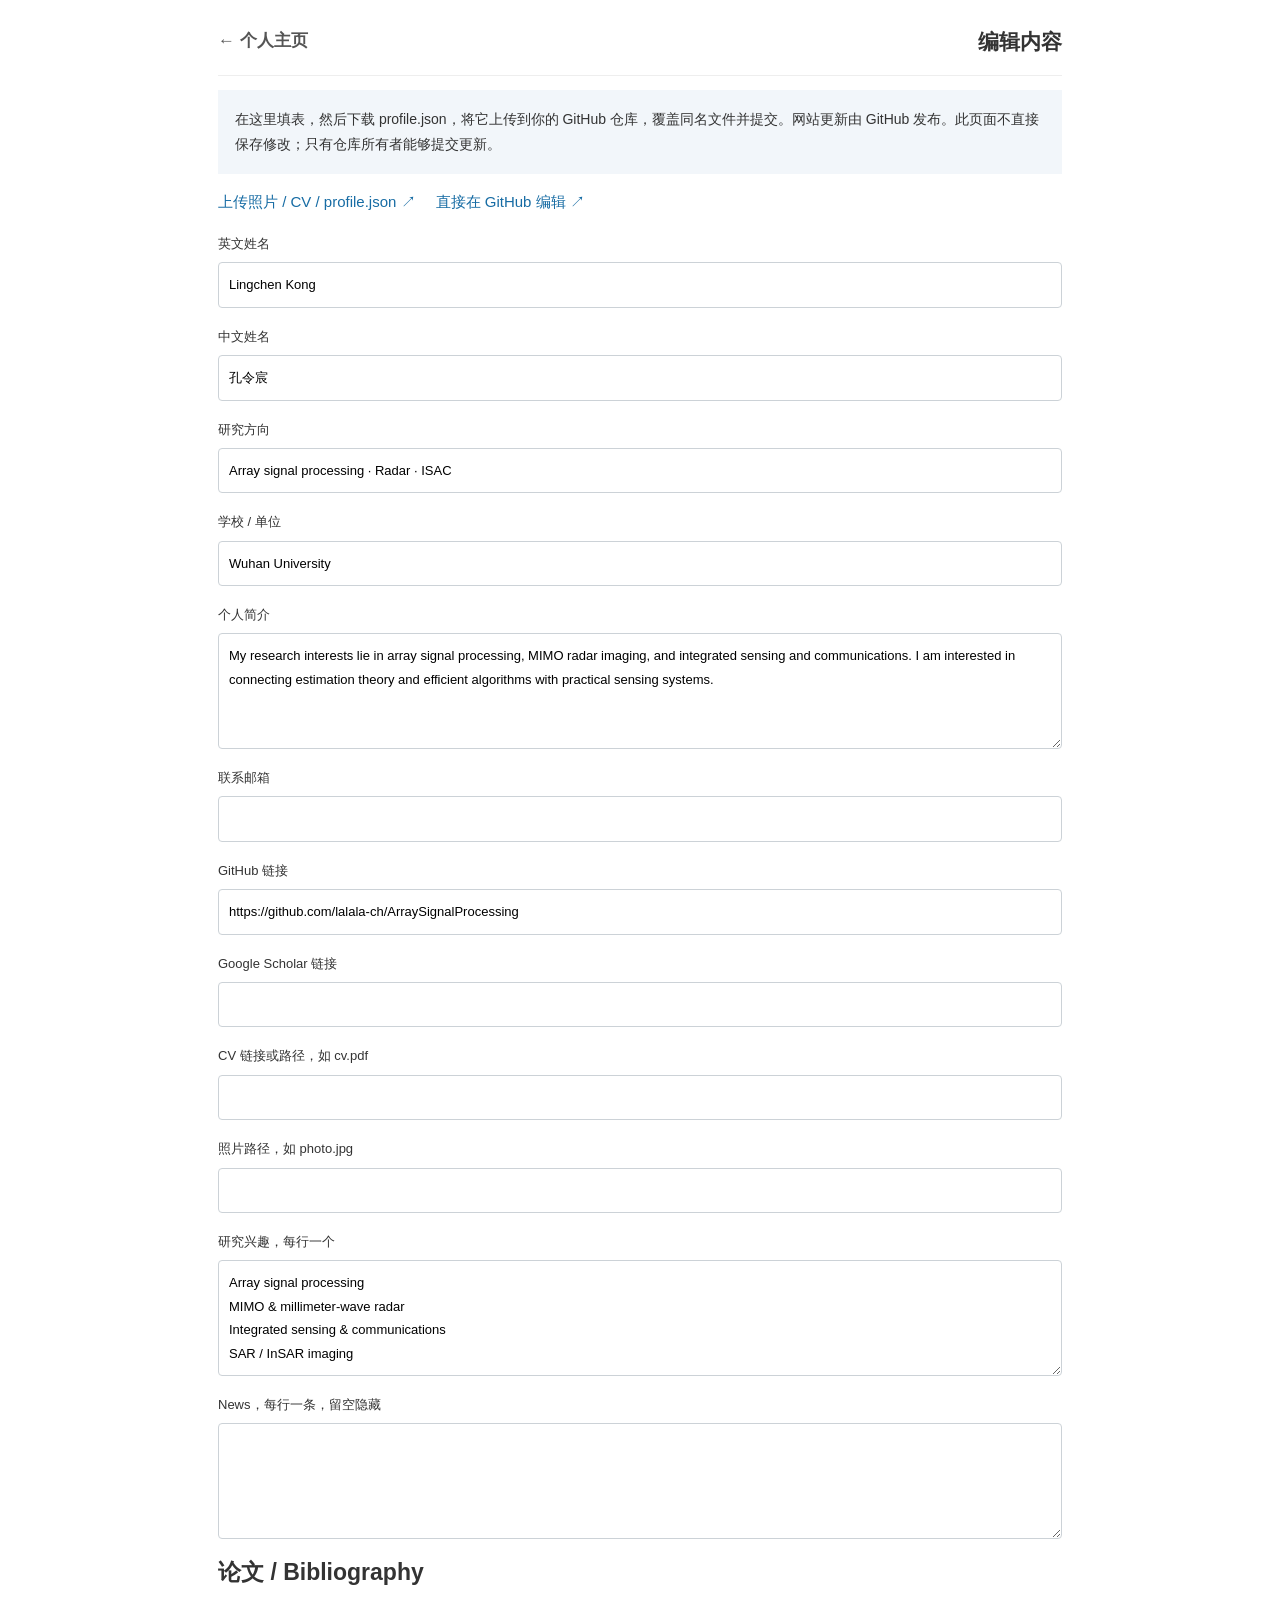
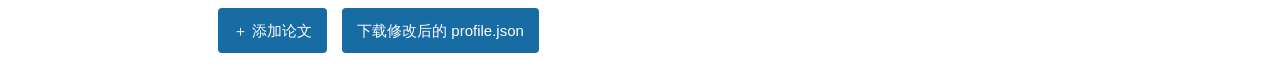
==== edit.html @ 7eec14de "Add academic homepage and self-service content editor" ====
<!doctype html><html lang="zh-CN"><head><meta charset="utf-8"><meta name="viewport" content="width=device-width,initial-scale=1"><title>编辑主页</title><link rel="stylesheet" href="style.css"></head><body><main><header><a href="index.html">← 个人主页</a><h1 style="font-size:21px;margin:0">编辑内容</h1></header><p class="note">在这里填表，然后下载 profile.json，将它上传到你的 GitHub 仓库，覆盖同名文件并提交。网站更新由 GitHub 发布。此页面不直接保存修改；只有仓库所有者能够提交更新。</p><div class="files"><a href="https://github.com/lalala-ch/LingchenKong.github.io/upload/main" target="_blank" rel="noreferrer">上传照片 / CV / profile.json ↗</a><a href="https://github.com/lalala-ch/LingchenKong.github.io/edit/main/profile.json" target="_blank" rel="noreferrer">直接在 GitHub 编辑 ↗</a></div><div id="form"></div><h2>论文 / Bibliography</h2><div id="papers"></div><div class="tools"><button id="add">＋ 添加论文</button><button id="download">下载修改后的 profile.json</button></div><p id="status" role="status"></p></main><script src="editor.js"></script></body></html>
---- style.css ----
*{box-sizing:border-box}body{margin:0;font:15px/1.8 Arial,Helvetica,sans-serif;color:#333;background:#fff}main{max-width:900px;margin:auto;padding:0 28px}a{color:#176ca4;text-decoration:none}a:hover{text-decoration:underline}header{display:flex;justify-content:space-between;align-items:center;gap:20px;padding:26px 0 18px;border-bottom:1px solid #eee}header>a{font-size:17px;color:#555;font-weight:600}nav{display:flex;gap:22px;font-size:13px}.hero{display:grid;grid-template-columns:180px 1fr;gap:36px;align-items:center;padding:40px 0 32px}.photo img{width:180px;height:205px;object-fit:cover}.placeholder{width:180px;height:205px;background:#f1f3f5;display:flex;align-items:center;justify-content:center;font:55px Georgia,serif;color:#80909b}h1{font-size:30px;line-height:1.4;font-weight:600;margin:0 0 17px}h1 span{font-size:21px;font-weight:400}.hero p{margin:5px 0}.links{margin-top:18px;font-size:14px}.links span{margin:0 8px;color:#aaa}section:not(.hero){border-top:1px solid #ddd;padding:24px 0 28px}h2{font-size:23px;line-height:1.4;margin:0 0 16px;font-weight:600}.bio{white-space:pre-line}ul{padding-left:23px;margin:0}li{margin:6px 0}.papers li{margin:0 0 25px}.papers strong{font-size:16px;color:#176ca4}.papers div{font-size:14px}.venue{color:#555}summary{font-size:12px;color:#176ca4;cursor:pointer;margin-top:5px}pre{white-space:pre-wrap;overflow-wrap:anywhere;font:12px/1.6 monospace;background:#f5f6f7;padding:15px}.muted{color:#777}footer{display:flex;justify-content:space-between;border-top:1px solid #ddd;padding:20px 0 28px;font-size:11px;color:#999}footer a{color:#999}button,input,textarea{font:inherit}button{padding:9px 15px;background:#176ca4;color:white;border:0;border-radius:4px;cursor:pointer}.field{display:block;margin:17px 0;font-size:13px}.field input,.field textarea{display:block;width:100%;padding:10px;margin-top:7px;border:1px solid #ccd2d7;border-radius:4px}.note{padding:17px;background:#f2f6fa;font-size:14px}.tools{display:flex;gap:15px;flex-wrap:wrap;margin:20px 0}.paperedit{border:1px solid #ddd;padding:18px;margin:20px 0}.paperedit button{font-size:12px;background:#777}.files a{display:inline-block;margin-right:20px}a:focus-visible,button:focus-visible{outline:2px solid #176ca4;outline-offset:3px}@media(max-width:650px){.hero{grid-template-columns:140px 1fr;gap:22px}.photo img,.placeholder{width:140px;height:175px}h1{font-size:24px}h1 span{display:block;font-size:18px}.links{font-size:12px}header{flex-wrap:wrap}nav{font-size:12px}}@media(max-width:450px){.hero{grid-template-columns:1fr;gap:20px}main{padding:0 22px}h1 span{display:inline;font-size:18px}}
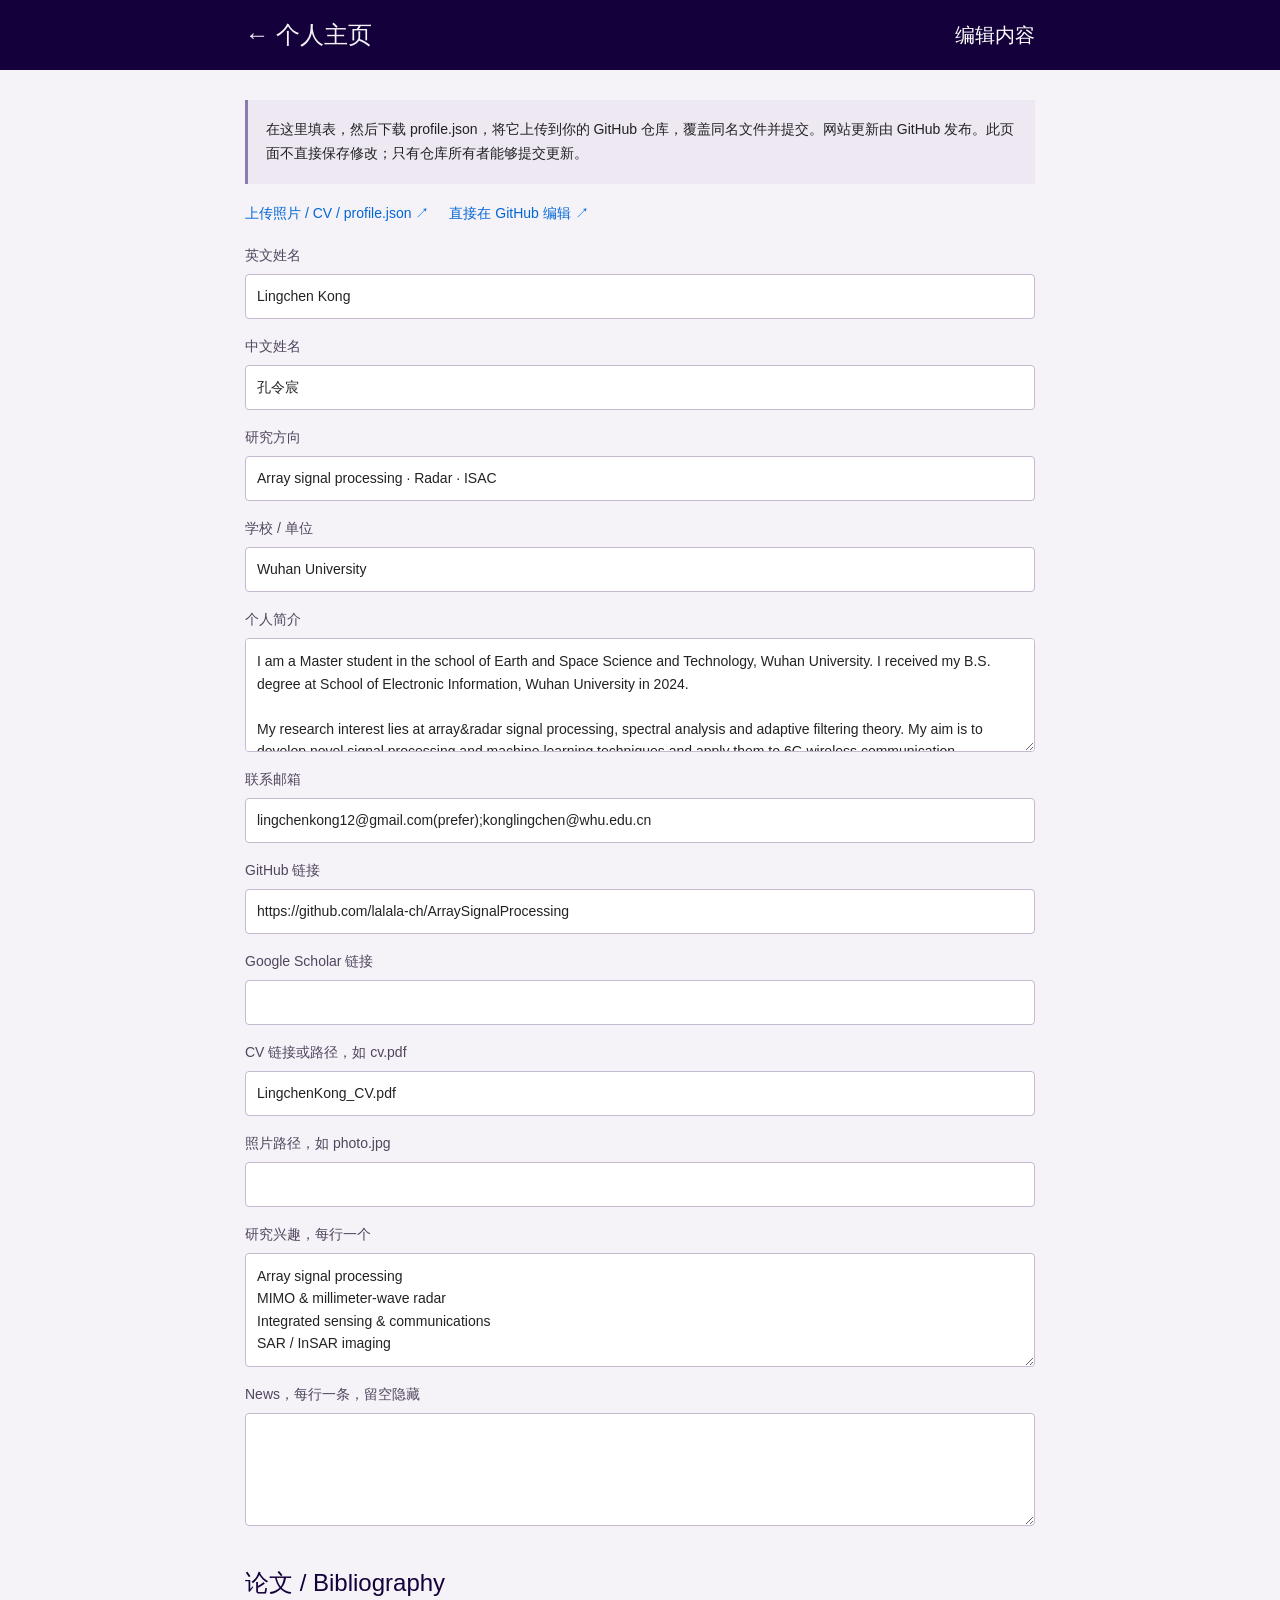
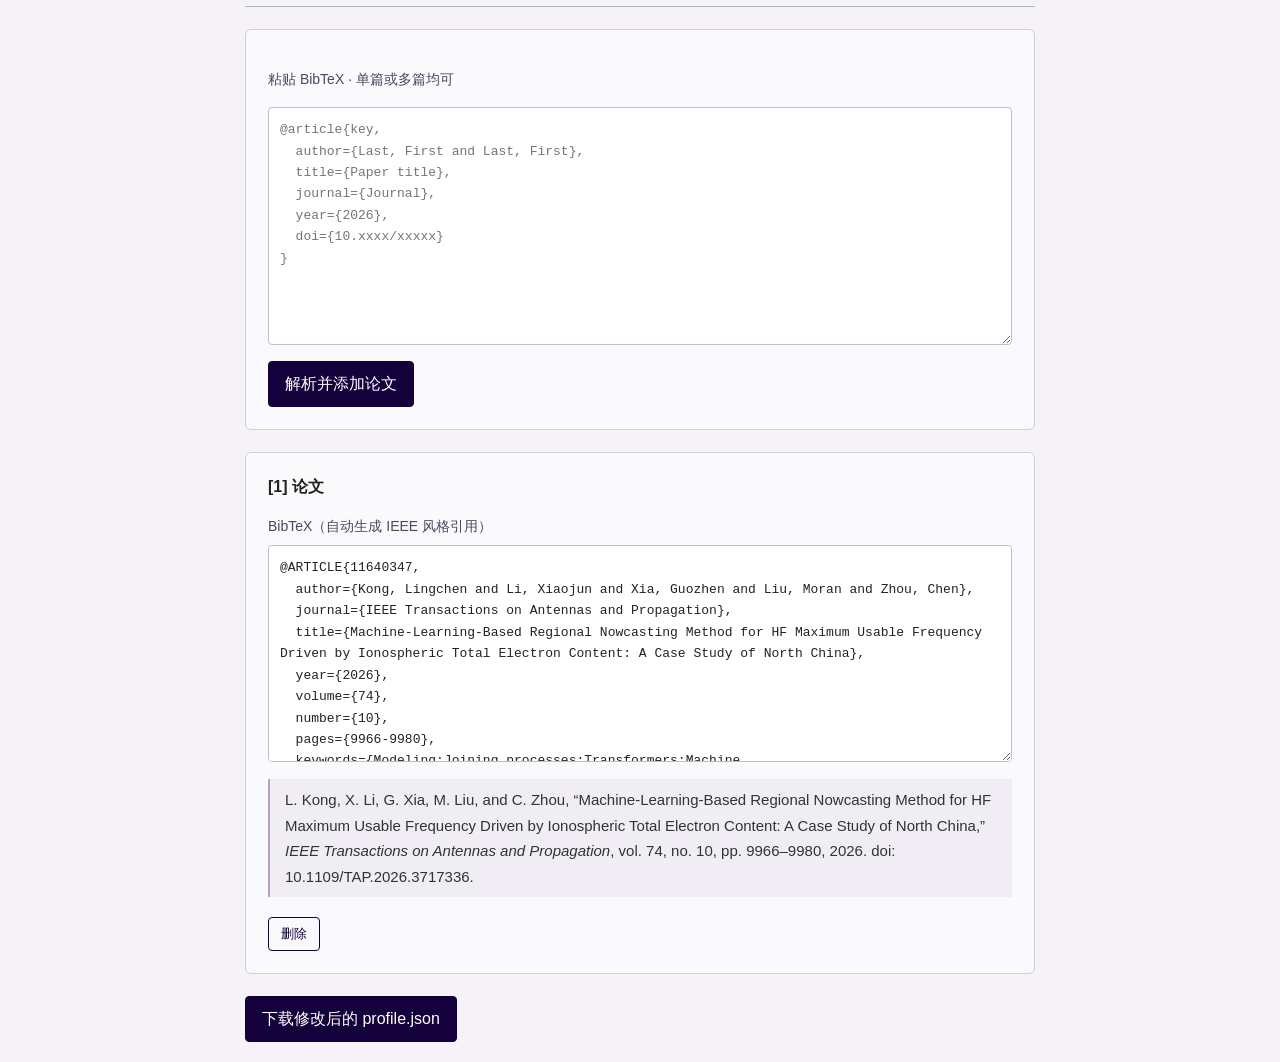
==== commit 15d9fdef: "Parse BibTeX into IEEE-style references and refine academic typography" ====
--- a/edit.html
+++ b/edit.html
@@ -1 +1,7 @@
-<!doctype html><html lang="zh-CN"><head><meta charset="utf-8"><meta name="viewport" content="width=device-width,initial-scale=1"><title>编辑主页</title><link rel="stylesheet" href="style.css"></head><body><main><header><a href="index.html">← 个人主页</a><h1 style="font-size:21px;margin:0">编辑内容</h1></header><p class="note">在这里填表，然后下载 profile.json，将它上传到你的 GitHub 仓库，覆盖同名文件并提交。网站更新由 GitHub 发布。此页面不直接保存修改；只有仓库所有者能够提交更新。</p><div class="files"><a href="https://github.com/lalala-ch/LingchenKong.github.io/upload/main" target="_blank" rel="noreferrer">上传照片 / CV / profile.json ↗</a><a href="https://github.com/lalala-ch/LingchenKong.github.io/edit/main/profile.json" target="_blank" rel="noreferrer">直接在 GitHub 编辑 ↗</a></div><div id="form"></div><h2>论文 / Bibliography</h2><div id="papers"></div><div class="tools"><button id="add">＋ 添加论文</button><button id="download">下载修改后的 profile.json</button></div><p id="status" role="status"></p></main><script src="editor.js"></script></body></html>
+<!doctype html><html lang="zh-CN"><head><meta charset="utf-8"><meta name="viewport" content="width=device-width,initial-scale=1"><title>编辑主页</title><link rel="stylesheet" href="style.css?v=20261010"></head><body><main><header><a href="index.html">← 个人主页</a><h1 style="font-size:21px;margin:0">编辑内容</h1></header><p class="note">在这里填表，然后下载 profile.json，将它上传到你的 GitHub 仓库，覆盖同名文件并提交。网站更新由 GitHub 发布。此页面不直接保存修改；只有仓库所有者能够提交更新。</p><div class="files"><a href="https://github.com/lalala-ch/LingchenKong.github.io/upload/main" target="_blank" rel="noreferrer">上传照片 / CV / profile.json ↗</a><a href="https://github.com/lalala-ch/LingchenKong.github.io/edit/main/profile.json" target="_blank" rel="noreferrer">直接在 GitHub 编辑 ↗</a></div><div id="form"></div><h2>论文 / Bibliography</h2><div class="importbox"><label class="field" for="bibtex-input">粘贴 BibTeX · 单篇或多篇均可</label><textarea id="bibtex-input" rows="10" spellcheck="false" placeholder="@article{key,
+  author={Last, First and Last, First},
+  title={Paper title},
+  journal={Journal},
+  year={2026},
+  doi={10.xxxx/xxxxx}
+}"></textarea><p id="import-status" role="status"></p><div id="import-preview" class="citationPreview"></div><button id="add">解析并添加论文</button></div><div id="papers"></div><div class="tools"><button id="download">下载修改后的 profile.json</button></div><p id="status" role="status"></p></main><script src="bibtex.js?v=20261010"></script><script src="editor.js?v=20261010"></script></body></html>
--- a/style.css
+++ b/style.css
@@ -1 +1 @@
-*{box-sizing:border-box}body{margin:0;font:15px/1.8 Arial,Helvetica,sans-serif;color:#333;background:#fff}main{max-width:900px;margin:auto;padding:0 28px}a{color:#176ca4;text-decoration:none}a:hover{text-decoration:underline}header{display:flex;justify-content:space-between;align-items:center;gap:20px;padding:26px 0 18px;border-bottom:1px solid #eee}header>a{font-size:17px;color:#555;font-weight:600}nav{display:flex;gap:22px;font-size:13px}.hero{display:grid;grid-template-columns:180px 1fr;gap:36px;align-items:center;padding:40px 0 32px}.photo img{width:180px;height:205px;object-fit:cover}.placeholder{width:180px;height:205px;background:#f1f3f5;display:flex;align-items:center;justify-content:center;font:55px Georgia,serif;color:#80909b}h1{font-size:30px;line-height:1.4;font-weight:600;margin:0 0 17px}h1 span{font-size:21px;font-weight:400}.hero p{margin:5px 0}.links{margin-top:18px;font-size:14px}.links span{margin:0 8px;color:#aaa}section:not(.hero){border-top:1px solid #ddd;padding:24px 0 28px}h2{font-size:23px;line-height:1.4;margin:0 0 16px;font-weight:600}.bio{white-space:pre-line}ul{padding-left:23px;margin:0}li{margin:6px 0}.papers li{margin:0 0 25px}.papers strong{font-size:16px;color:#176ca4}.papers div{font-size:14px}.venue{color:#555}summary{font-size:12px;color:#176ca4;cursor:pointer;margin-top:5px}pre{white-space:pre-wrap;overflow-wrap:anywhere;font:12px/1.6 monospace;background:#f5f6f7;padding:15px}.muted{color:#777}footer{display:flex;justify-content:space-between;border-top:1px solid #ddd;padding:20px 0 28px;font-size:11px;color:#999}footer a{color:#999}button,input,textarea{font:inherit}button{padding:9px 15px;background:#176ca4;color:white;border:0;border-radius:4px;cursor:pointer}.field{display:block;margin:17px 0;font-size:13px}.field input,.field textarea{display:block;width:100%;padding:10px;margin-top:7px;border:1px solid #ccd2d7;border-radius:4px}.note{padding:17px;background:#f2f6fa;font-size:14px}.tools{display:flex;gap:15px;flex-wrap:wrap;margin:20px 0}.paperedit{border:1px solid #ddd;padding:18px;margin:20px 0}.paperedit button{font-size:12px;background:#777}.files a{display:inline-block;margin-right:20px}a:focus-visible,button:focus-visible{outline:2px solid #176ca4;outline-offset:3px}@media(max-width:650px){.hero{grid-template-columns:140px 1fr;gap:22px}.photo img,.placeholder{width:140px;height:175px}h1{font-size:24px}h1 span{display:block;font-size:18px}.links{font-size:12px}header{flex-wrap:wrap}nav{font-size:12px}}@media(max-width:450px){.hero{grid-template-columns:1fr;gap:20px}main{padding:0 22px}h1 span{display:inline;font-size:18px}}
+:root{--purple:#14003a;--link:#0366d6;--muted:#7a6993;--paper:#f5f3f7;--line:#b6b5bc}*{box-sizing:border-box}html{scroll-behavior:smooth;scroll-padding-top:90px}body{margin:0;font-family:-apple-system,BlinkMacSystemFont,"Segoe UI",Roboto,Oxygen,Ubuntu,Cantarell,"Fira Sans","Droid Sans","Helvetica Neue",Arial,sans-serif,"Apple Color Emoji","Segoe UI Emoji";font-size:16px;line-height:1.5;color:#222;background:var(--paper)}main{max-width:870px;margin:auto;padding:70px 40px 0}a{color:var(--link);text-decoration:none}a:hover{color:var(--purple);text-decoration:underline}header{height:70px;position:absolute;left:0;top:0;width:100%;display:flex;align-items:center;justify-content:space-between;gap:28px;padding:0 max(30px,calc((100vw - 790px)/2));background:var(--purple);color:white}header>a{font-size:24px;color:var(--paper);font-weight:500;white-space:nowrap}header>a:hover{color:white}nav{display:flex;gap:23px;font-size:14px}nav a{color:#e2dbea}nav a:hover{color:white}.hero{display:grid;grid-template-columns:177px minmax(0,1fr);gap:28px;align-items:start;padding:38px 0 24px}.photo img{width:177px;height:240px;object-fit:cover;border-radius:10px}.placeholder{width:177px;height:240px;border-radius:10px;background:#eae4ef;display:flex;align-items:center;justify-content:center;font-size:49px;color:#7a6993}h1{font-size:32px;line-height:1.25;font-weight:500;color:var(--purple);margin:7px 0 16px}h1 span{font-size:21px;white-space:nowrap}.hero p{margin:0 0 10px}.links{margin-top:20px;font-size:15px}.links span{margin:0 8px;color:#b6b5bc}section:not(.hero){padding:0 0 23px}h2{font-size:24px;line-height:1.25;font-weight:500;color:var(--purple);padding:12px 0 8px;margin:0 0 17px;border-bottom:1.5px solid var(--line)}.bio{white-space:pre-line;line-height:1.6;margin:0;text-align:justify}ul{padding-left:23px;margin:0;list-style-type:square}li{margin:6px 0}.papers{list-style:none;padding:0;margin:0}.papers li{display:grid;grid-template-columns:34px minmax(0,1fr);gap:6px;margin:0 0 22px;line-height:1.65}.refNumber{color:var(--purple);font-size:15px}.reference{overflow-wrap:anywhere}.reference a{color:#0366d6}.reference em{font-style:italic}.reference details{margin-top:8px}summary{display:inline-block;cursor:pointer;color:var(--purple);border:1px solid var(--purple);border-radius:3px;font:inherit;font-size:13px;padding:1px 7px}summary:hover{background:var(--purple);color:white}pre{white-space:pre-wrap;overflow-wrap:anywhere;font:12px/1.6 SFMono-Regular,Consolas,"Liberation Mono",Menlo,monospace;background:#eee8f3;border:1px solid #d8d1e0;border-radius:5px;padding:14px;margin-top:9px}.muted{color:#747079}footer{display:flex;justify-content:space-between;gap:20px;padding:24px 0 35px;font-size:12px;color:#958b9e}footer a{color:#8b7cb0}button,input,textarea{font:inherit}button{padding:10px 16px;background:var(--purple);color:white;border:1px solid var(--purple);border-radius:4px;cursor:pointer}.secondary{background:transparent;color:var(--purple);font-size:13px;padding:6px 12px}.field{display:block;margin:17px 0;font-size:14px;color:#51455f}.field input,.field textarea,.importbox>textarea{display:block;width:100%;padding:11px;margin-top:8px;border:1px solid #c5bacf;border-radius:4px;background:#fff;color:#222}.field textarea{line-height:1.6}.paperedit textarea,.importbox>textarea{font:13px/1.65 SFMono-Regular,Consolas,"Liberation Mono",Menlo,monospace;resize:vertical;min-height:150px}.note{padding:18px;background:#eee8f3;border-left:3px solid #8b7cb0;font-size:14px;line-height:1.7;margin-top:30px}.tools,.paperTools{display:flex;gap:12px;flex-wrap:wrap;margin:20px 0}.paperTools{margin-bottom:0}.paperedit,.importbox{border:1px solid #d5ccdf;border-radius:6px;background:#faf9fb;padding:22px;margin:22px 0}.citationPreview{color:#333;font-size:15px;line-height:1.7}.citationPreview:not(:empty){border-left:2px solid #b5a4c7;padding:8px 15px;background:#f1edf5}.citationPreview p{margin:8px 0}.hint{font-size:13px;color:#51455f}.error{font-size:13px;color:#a12a36}.files{font-size:14px;line-height:2.2}.files a{display:inline-block;margin-right:20px}a:focus-visible,button:focus-visible{outline:2px solid #8b7cb0;outline-offset:3px}textarea:focus,input:focus{outline:2px solid #b5a4c7;outline-offset:1px}body:has(#form) header h1{color:white;font-size:20px!important}body:has(#form) h2{margin-top:30px}@media(max-width:700px){main{padding:65px 22px 0}header{height:65px;padding:0 22px;gap:15px}header>a{font-size:20px}nav{gap:14px;font-size:12px}.hero{grid-template-columns:140px minmax(0,1fr);gap:23px;padding:27px 0}.photo img,.placeholder{width:140px;height:190px}h1{font-size:27px}h1 span{display:block;font-size:19px;margin-top:7px}.hero p,.links{font-size:14px}.bio{text-align:left;font-size:15px}h2{font-size:23px}.papers li{grid-template-columns:29px minmax(0,1fr);font-size:15px}.paperedit,.importbox{padding:17px}}@media(max-width:450px){header{flex-direction:column;justify-content:center;gap:5px;height:82px}header>a{font-size:20px}main{padding-top:82px}.hero{grid-template-columns:1fr;gap:20px}.photo{margin:auto}.photo img,.placeholder{width:177px;height:230px}h1,h1 span,.hero p,.links{text-align:center}h1 span{display:inline;margin-left:7px}.hero p{overflow-wrap:anywhere}.papers li{margin-bottom:25px}}
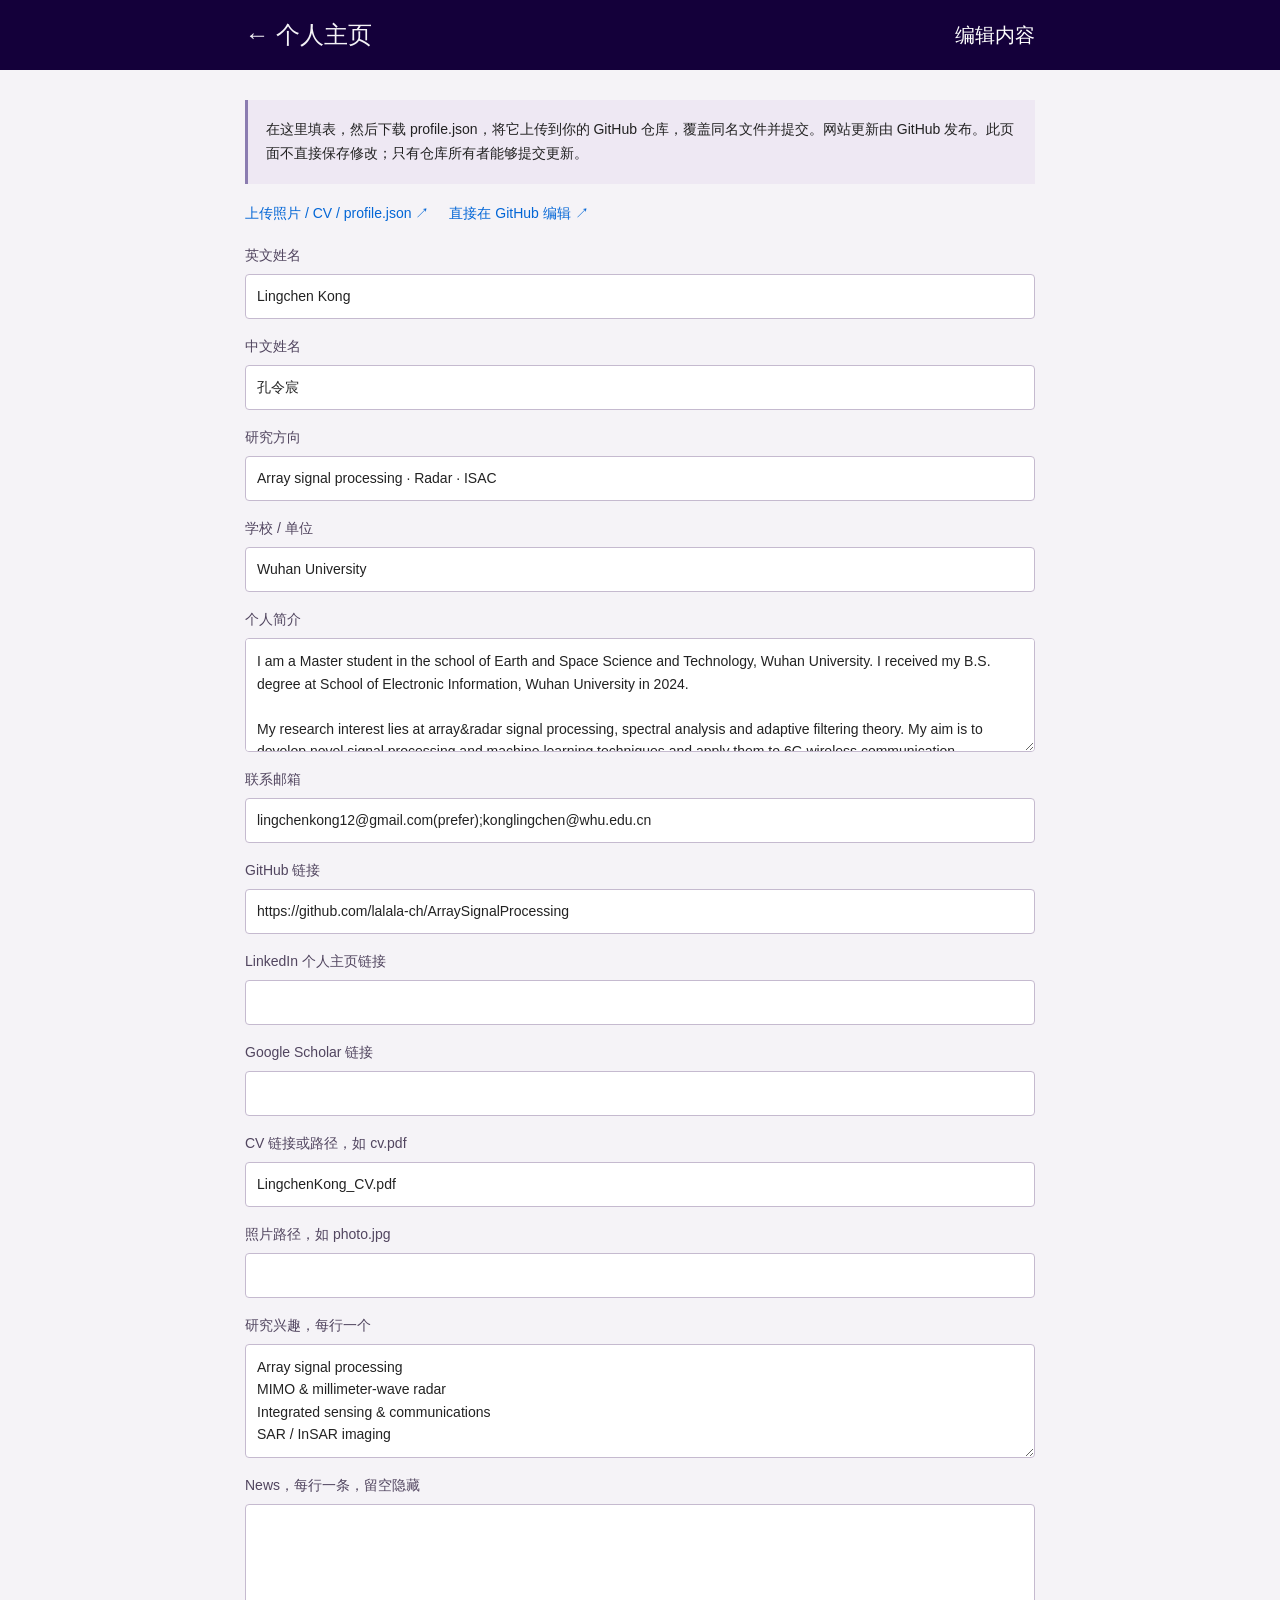
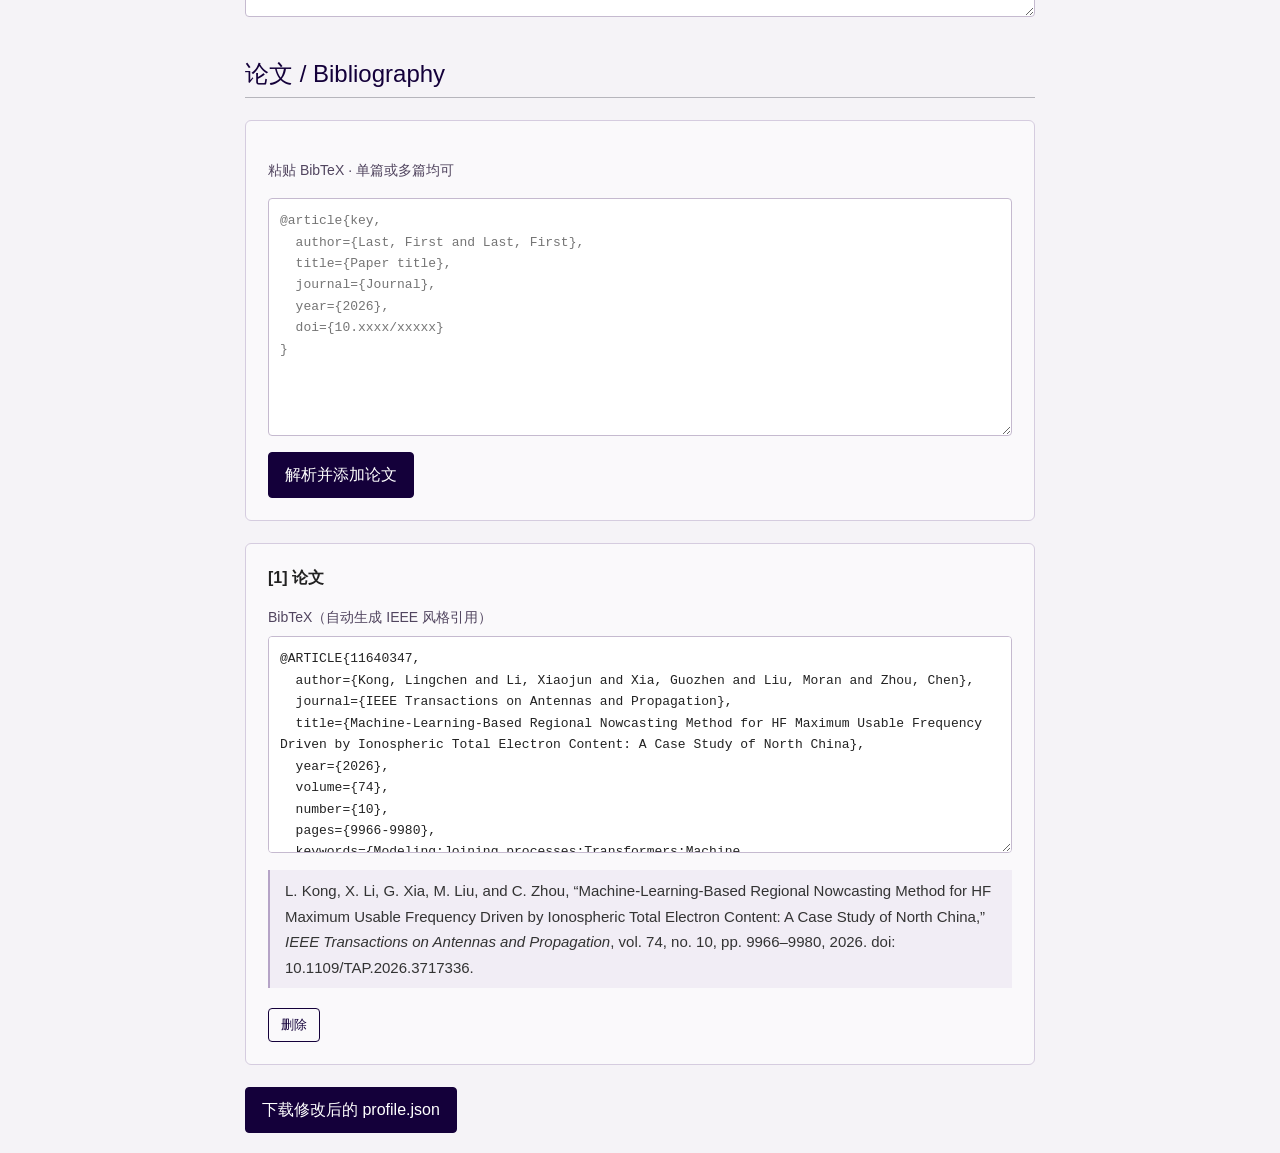
==== commit 5ffc52b4: "Use accessible profile icons and add editable LinkedIn URL" ====
--- a/edit.html
+++ b/edit.html
@@ -1,7 +1,7 @@
-<!doctype html><html lang="zh-CN"><head><meta charset="utf-8"><meta name="viewport" content="width=device-width,initial-scale=1"><title>编辑主页</title><link rel="stylesheet" href="style.css?v=20261010"></head><body><main><header><a href="index.html">← 个人主页</a><h1 style="font-size:21px;margin:0">编辑内容</h1></header><p class="note">在这里填表，然后下载 profile.json，将它上传到你的 GitHub 仓库，覆盖同名文件并提交。网站更新由 GitHub 发布。此页面不直接保存修改；只有仓库所有者能够提交更新。</p><div class="files"><a href="https://github.com/lalala-ch/LingchenKong.github.io/upload/main" target="_blank" rel="noreferrer">上传照片 / CV / profile.json ↗</a><a href="https://github.com/lalala-ch/LingchenKong.github.io/edit/main/profile.json" target="_blank" rel="noreferrer">直接在 GitHub 编辑 ↗</a></div><div id="form"></div><h2>论文 / Bibliography</h2><div class="importbox"><label class="field" for="bibtex-input">粘贴 BibTeX · 单篇或多篇均可</label><textarea id="bibtex-input" rows="10" spellcheck="false" placeholder="@article{key,
+<!doctype html><html lang="zh-CN"><head><meta charset="utf-8"><meta name="viewport" content="width=device-width,initial-scale=1"><title>编辑主页</title><link rel="stylesheet" href="style.css?v=20261010-icons"></head><body><main><header><a href="index.html">← 个人主页</a><h1 style="font-size:21px;margin:0">编辑内容</h1></header><p class="note">在这里填表，然后下载 profile.json，将它上传到你的 GitHub 仓库，覆盖同名文件并提交。网站更新由 GitHub 发布。此页面不直接保存修改；只有仓库所有者能够提交更新。</p><div class="files"><a href="https://github.com/lalala-ch/LingchenKong.github.io/upload/main" target="_blank" rel="noreferrer">上传照片 / CV / profile.json ↗</a><a href="https://github.com/lalala-ch/LingchenKong.github.io/edit/main/profile.json" target="_blank" rel="noreferrer">直接在 GitHub 编辑 ↗</a></div><div id="form"></div><h2>论文 / Bibliography</h2><div class="importbox"><label class="field" for="bibtex-input">粘贴 BibTeX · 单篇或多篇均可</label><textarea id="bibtex-input" rows="10" spellcheck="false" placeholder="@article{key,
   author={Last, First and Last, First},
   title={Paper title},
   journal={Journal},
   year={2026},
   doi={10.xxxx/xxxxx}
-}"></textarea><p id="import-status" role="status"></p><div id="import-preview" class="citationPreview"></div><button id="add">解析并添加论文</button></div><div id="papers"></div><div class="tools"><button id="download">下载修改后的 profile.json</button></div><p id="status" role="status"></p></main><script src="bibtex.js?v=20261010"></script><script src="editor.js?v=20261010"></script></body></html>
+}"></textarea><p id="import-status" role="status"></p><div id="import-preview" class="citationPreview"></div><button id="add">解析并添加论文</button></div><div id="papers"></div><div class="tools"><button id="download">下载修改后的 profile.json</button></div><p id="status" role="status"></p></main><script src="bibtex.js?v=20261010-icons"></script><script src="editor.js?v=20261010-icons"></script></body></html>
--- a/style.css
+++ b/style.css
@@ -1 +1,3 @@
 :root{--purple:#14003a;--link:#0366d6;--muted:#7a6993;--paper:#f5f3f7;--line:#b6b5bc}*{box-sizing:border-box}html{scroll-behavior:smooth;scroll-padding-top:90px}body{margin:0;font-family:-apple-system,BlinkMacSystemFont,"Segoe UI",Roboto,Oxygen,Ubuntu,Cantarell,"Fira Sans","Droid Sans","Helvetica Neue",Arial,sans-serif,"Apple Color Emoji","Segoe UI Emoji";font-size:16px;line-height:1.5;color:#222;background:var(--paper)}main{max-width:870px;margin:auto;padding:70px 40px 0}a{color:var(--link);text-decoration:none}a:hover{color:var(--purple);text-decoration:underline}header{height:70px;position:absolute;left:0;top:0;width:100%;display:flex;align-items:center;justify-content:space-between;gap:28px;padding:0 max(30px,calc((100vw - 790px)/2));background:var(--purple);color:white}header>a{font-size:24px;color:var(--paper);font-weight:500;white-space:nowrap}header>a:hover{color:white}nav{display:flex;gap:23px;font-size:14px}nav a{color:#e2dbea}nav a:hover{color:white}.hero{display:grid;grid-template-columns:177px minmax(0,1fr);gap:28px;align-items:start;padding:38px 0 24px}.photo img{width:177px;height:240px;object-fit:cover;border-radius:10px}.placeholder{width:177px;height:240px;border-radius:10px;background:#eae4ef;display:flex;align-items:center;justify-content:center;font-size:49px;color:#7a6993}h1{font-size:32px;line-height:1.25;font-weight:500;color:var(--purple);margin:7px 0 16px}h1 span{font-size:21px;white-space:nowrap}.hero p{margin:0 0 10px}.links{margin-top:20px;font-size:15px}.links span{margin:0 8px;color:#b6b5bc}section:not(.hero){padding:0 0 23px}h2{font-size:24px;line-height:1.25;font-weight:500;color:var(--purple);padding:12px 0 8px;margin:0 0 17px;border-bottom:1.5px solid var(--line)}.bio{white-space:pre-line;line-height:1.6;margin:0;text-align:justify}ul{padding-left:23px;margin:0;list-style-type:square}li{margin:6px 0}.papers{list-style:none;padding:0;margin:0}.papers li{display:grid;grid-template-columns:34px minmax(0,1fr);gap:6px;margin:0 0 22px;line-height:1.65}.refNumber{color:var(--purple);font-size:15px}.reference{overflow-wrap:anywhere}.reference a{color:#0366d6}.reference em{font-style:italic}.reference details{margin-top:8px}summary{display:inline-block;cursor:pointer;color:var(--purple);border:1px solid var(--purple);border-radius:3px;font:inherit;font-size:13px;padding:1px 7px}summary:hover{background:var(--purple);color:white}pre{white-space:pre-wrap;overflow-wrap:anywhere;font:12px/1.6 SFMono-Regular,Consolas,"Liberation Mono",Menlo,monospace;background:#eee8f3;border:1px solid #d8d1e0;border-radius:5px;padding:14px;margin-top:9px}.muted{color:#747079}footer{display:flex;justify-content:space-between;gap:20px;padding:24px 0 35px;font-size:12px;color:#958b9e}footer a{color:#8b7cb0}button,input,textarea{font:inherit}button{padding:10px 16px;background:var(--purple);color:white;border:1px solid var(--purple);border-radius:4px;cursor:pointer}.secondary{background:transparent;color:var(--purple);font-size:13px;padding:6px 12px}.field{display:block;margin:17px 0;font-size:14px;color:#51455f}.field input,.field textarea,.importbox>textarea{display:block;width:100%;padding:11px;margin-top:8px;border:1px solid #c5bacf;border-radius:4px;background:#fff;color:#222}.field textarea{line-height:1.6}.paperedit textarea,.importbox>textarea{font:13px/1.65 SFMono-Regular,Consolas,"Liberation Mono",Menlo,monospace;resize:vertical;min-height:150px}.note{padding:18px;background:#eee8f3;border-left:3px solid #8b7cb0;font-size:14px;line-height:1.7;margin-top:30px}.tools,.paperTools{display:flex;gap:12px;flex-wrap:wrap;margin:20px 0}.paperTools{margin-bottom:0}.paperedit,.importbox{border:1px solid #d5ccdf;border-radius:6px;background:#faf9fb;padding:22px;margin:22px 0}.citationPreview{color:#333;font-size:15px;line-height:1.7}.citationPreview:not(:empty){border-left:2px solid #b5a4c7;padding:8px 15px;background:#f1edf5}.citationPreview p{margin:8px 0}.hint{font-size:13px;color:#51455f}.error{font-size:13px;color:#a12a36}.files{font-size:14px;line-height:2.2}.files a{display:inline-block;margin-right:20px}a:focus-visible,button:focus-visible{outline:2px solid #8b7cb0;outline-offset:3px}textarea:focus,input:focus{outline:2px solid #b5a4c7;outline-offset:1px}body:has(#form) header h1{color:white;font-size:20px!important}body:has(#form) h2{margin-top:30px}@media(max-width:700px){main{padding:65px 22px 0}header{height:65px;padding:0 22px;gap:15px}header>a{font-size:20px}nav{gap:14px;font-size:12px}.hero{grid-template-columns:140px minmax(0,1fr);gap:23px;padding:27px 0}.photo img,.placeholder{width:140px;height:190px}h1{font-size:27px}h1 span{display:block;font-size:19px;margin-top:7px}.hero p,.links{font-size:14px}.bio{text-align:left;font-size:15px}h2{font-size:23px}.papers li{grid-template-columns:29px minmax(0,1fr);font-size:15px}.paperedit,.importbox{padding:17px}}@media(max-width:450px){header{flex-direction:column;justify-content:center;gap:5px;height:82px}header>a{font-size:20px}main{padding-top:82px}.hero{grid-template-columns:1fr;gap:20px}.photo{margin:auto}.photo img,.placeholder{width:177px;height:230px}h1,h1 span,.hero p,.links{text-align:center}h1 span{display:inline;margin-left:7px}.hero p{overflow-wrap:anywhere}.papers li{margin-bottom:25px}}
+
+.social-links{display:flex;align-items:center;flex-wrap:wrap;gap:12px;margin-top:20px}.social-icon{display:inline-flex;width:42px;height:42px;align-items:center;justify-content:center;color:var(--purple);border-radius:6px;transition:color .15s,background .15s}.social-icon svg{width:30px;height:30px;display:block}.social-icon:hover{color:#7a6993;background:#eae3f1;text-decoration:none}.social-icon.linkedin:hover{color:#0a66c2}.social-icon.scholar:hover{color:#4285f4}@media(max-width:450px){.social-links{justify-content:center;gap:11px}}
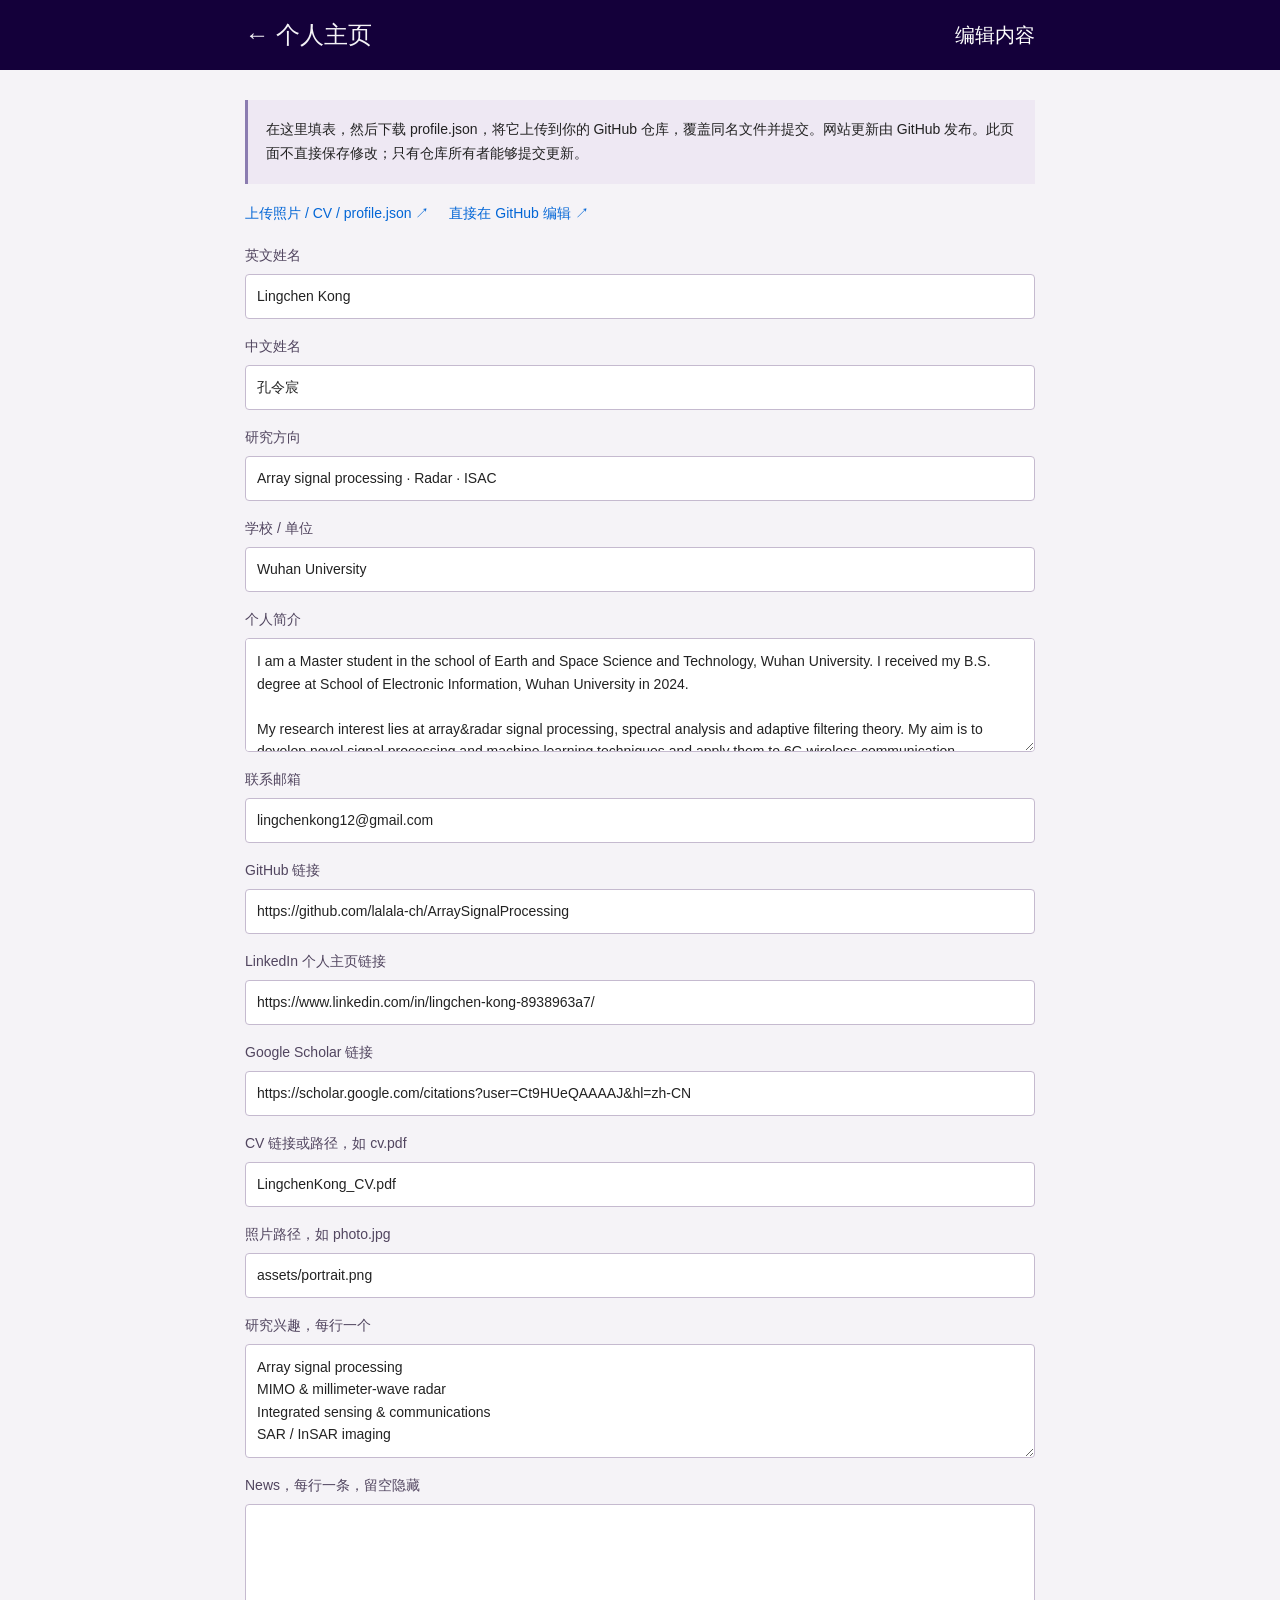
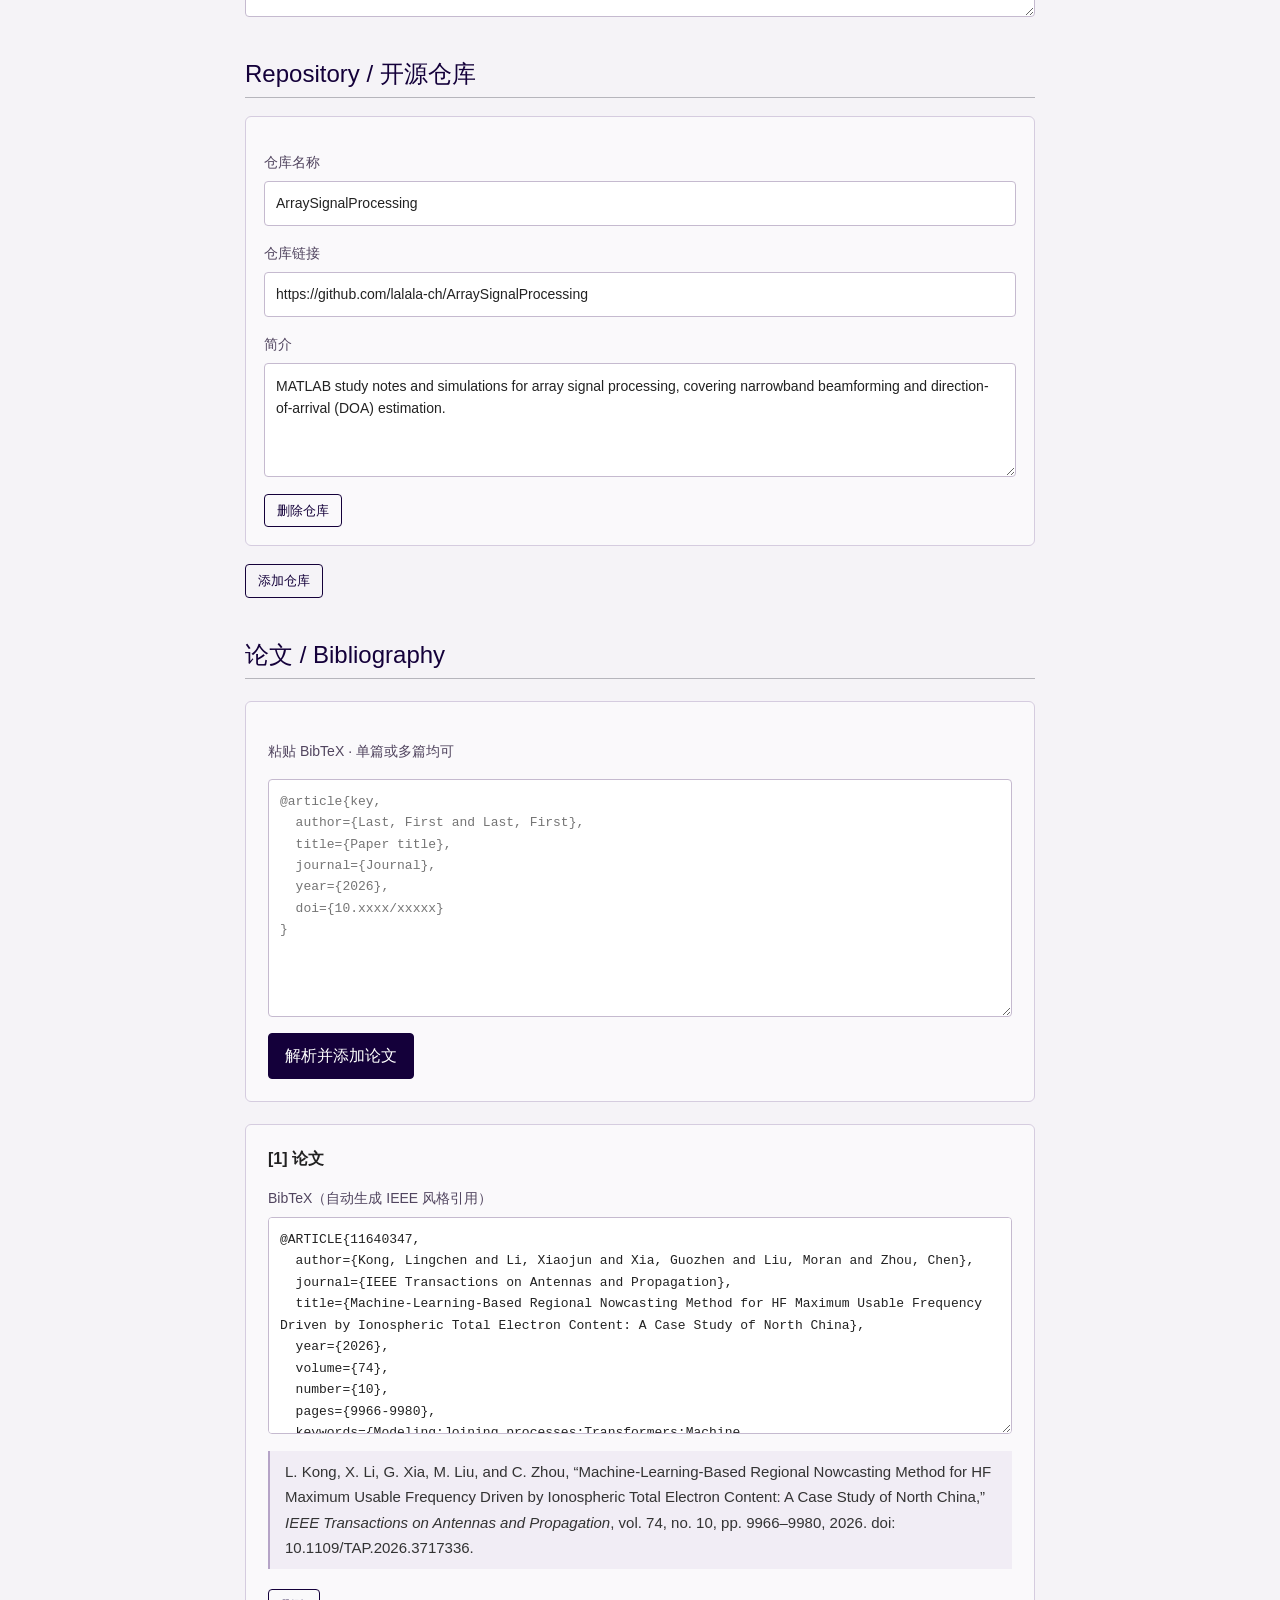
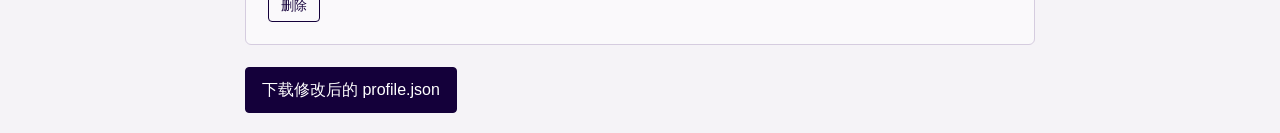
==== commit 35140dcf: "Add Repository section and connect academic profile links" ====
--- a/edit.html
+++ b/edit.html
@@ -1,7 +1,7 @@
-<!doctype html><html lang="zh-CN"><head><meta charset="utf-8"><meta name="viewport" content="width=device-width,initial-scale=1"><title>编辑主页</title><link rel="stylesheet" href="style.css?v=20261010-icons"></head><body><main><header><a href="index.html">← 个人主页</a><h1 style="font-size:21px;margin:0">编辑内容</h1></header><p class="note">在这里填表，然后下载 profile.json，将它上传到你的 GitHub 仓库，覆盖同名文件并提交。网站更新由 GitHub 发布。此页面不直接保存修改；只有仓库所有者能够提交更新。</p><div class="files"><a href="https://github.com/lalala-ch/LingchenKong.github.io/upload/main" target="_blank" rel="noreferrer">上传照片 / CV / profile.json ↗</a><a href="https://github.com/lalala-ch/LingchenKong.github.io/edit/main/profile.json" target="_blank" rel="noreferrer">直接在 GitHub 编辑 ↗</a></div><div id="form"></div><h2>论文 / Bibliography</h2><div class="importbox"><label class="field" for="bibtex-input">粘贴 BibTeX · 单篇或多篇均可</label><textarea id="bibtex-input" rows="10" spellcheck="false" placeholder="@article{key,
+<!doctype html><html lang="zh-CN"><head><meta charset="utf-8"><meta name="viewport" content="width=device-width,initial-scale=1"><title>编辑主页</title><link rel="stylesheet" href="style.css?v=20261010-repositories"></head><body><main><header><a href="index.html">← 个人主页</a><h1 style="font-size:21px;margin:0">编辑内容</h1></header><p class="note">在这里填表，然后下载 profile.json，将它上传到你的 GitHub 仓库，覆盖同名文件并提交。网站更新由 GitHub 发布。此页面不直接保存修改；只有仓库所有者能够提交更新。</p><div class="files"><a href="https://github.com/lalala-ch/LingchenKong.github.io/upload/main" target="_blank" rel="noreferrer">上传照片 / CV / profile.json ↗</a><a href="https://github.com/lalala-ch/LingchenKong.github.io/edit/main/profile.json" target="_blank" rel="noreferrer">直接在 GitHub 编辑 ↗</a></div><div id="form"></div><h2>Repository / 开源仓库</h2><div id="repositories"></div><button type="button" id="add-repository" class="secondary">添加仓库</button><h2>论文 / Bibliography</h2><div class="importbox"><label class="field" for="bibtex-input">粘贴 BibTeX · 单篇或多篇均可</label><textarea id="bibtex-input" rows="10" spellcheck="false" placeholder="@article{key,
   author={Last, First and Last, First},
   title={Paper title},
   journal={Journal},
   year={2026},
   doi={10.xxxx/xxxxx}
-}"></textarea><p id="import-status" role="status"></p><div id="import-preview" class="citationPreview"></div><button id="add">解析并添加论文</button></div><div id="papers"></div><div class="tools"><button id="download">下载修改后的 profile.json</button></div><p id="status" role="status"></p></main><script src="bibtex.js?v=20261010-icons"></script><script src="editor.js?v=20261010-icons"></script></body></html>
+}"></textarea><p id="import-status" role="status"></p><div id="import-preview" class="citationPreview"></div><button id="add">解析并添加论文</button></div><div id="papers"></div><div class="tools"><button id="download">下载修改后的 profile.json</button></div><p id="status" role="status"></p></main><script src="bibtex.js?v=20261010-icons"></script><script src="editor.js?v=20261010-repositories"></script></body></html>
--- a/style.css
+++ b/style.css
@@ -1,3 +1,7 @@
-:root{--purple:#14003a;--link:#0366d6;--muted:#7a6993;--paper:#f5f3f7;--line:#b6b5bc}*{box-sizing:border-box}html{scroll-behavior:smooth;scroll-padding-top:90px}body{margin:0;font-family:-apple-system,BlinkMacSystemFont,"Segoe UI",Roboto,Oxygen,Ubuntu,Cantarell,"Fira Sans","Droid Sans","Helvetica Neue",Arial,sans-serif,"Apple Color Emoji","Segoe UI Emoji";font-size:16px;line-height:1.5;color:#222;background:var(--paper)}main{max-width:870px;margin:auto;padding:70px 40px 0}a{color:var(--link);text-decoration:none}a:hover{color:var(--purple);text-decoration:underline}header{height:70px;position:absolute;left:0;top:0;width:100%;display:flex;align-items:center;justify-content:space-between;gap:28px;padding:0 max(30px,calc((100vw - 790px)/2));background:var(--purple);color:white}header>a{font-size:24px;color:var(--paper);font-weight:500;white-space:nowrap}header>a:hover{color:white}nav{display:flex;gap:23px;font-size:14px}nav a{color:#e2dbea}nav a:hover{color:white}.hero{display:grid;grid-template-columns:177px minmax(0,1fr);gap:28px;align-items:start;padding:38px 0 24px}.photo img{width:177px;height:240px;object-fit:cover;border-radius:10px}.placeholder{width:177px;height:240px;border-radius:10px;background:#eae4ef;display:flex;align-items:center;justify-content:center;font-size:49px;color:#7a6993}h1{font-size:32px;line-height:1.25;font-weight:500;color:var(--purple);margin:7px 0 16px}h1 span{font-size:21px;white-space:nowrap}.hero p{margin:0 0 10px}.links{margin-top:20px;font-size:15px}.links span{margin:0 8px;color:#b6b5bc}section:not(.hero){padding:0 0 23px}h2{font-size:24px;line-height:1.25;font-weight:500;color:var(--purple);padding:12px 0 8px;margin:0 0 17px;border-bottom:1.5px solid var(--line)}.bio{white-space:pre-line;line-height:1.6;margin:0;text-align:justify}ul{padding-left:23px;margin:0;list-style-type:square}li{margin:6px 0}.papers{list-style:none;padding:0;margin:0}.papers li{display:grid;grid-template-columns:34px minmax(0,1fr);gap:6px;margin:0 0 22px;line-height:1.65}.refNumber{color:var(--purple);font-size:15px}.reference{overflow-wrap:anywhere}.reference a{color:#0366d6}.reference em{font-style:italic}.reference details{margin-top:8px}summary{display:inline-block;cursor:pointer;color:var(--purple);border:1px solid var(--purple);border-radius:3px;font:inherit;font-size:13px;padding:1px 7px}summary:hover{background:var(--purple);color:white}pre{white-space:pre-wrap;overflow-wrap:anywhere;font:12px/1.6 SFMono-Regular,Consolas,"Liberation Mono",Menlo,monospace;background:#eee8f3;border:1px solid #d8d1e0;border-radius:5px;padding:14px;margin-top:9px}.muted{color:#747079}footer{display:flex;justify-content:space-between;gap:20px;padding:24px 0 35px;font-size:12px;color:#958b9e}footer a{color:#8b7cb0}button,input,textarea{font:inherit}button{padding:10px 16px;background:var(--purple);color:white;border:1px solid var(--purple);border-radius:4px;cursor:pointer}.secondary{background:transparent;color:var(--purple);font-size:13px;padding:6px 12px}.field{display:block;margin:17px 0;font-size:14px;color:#51455f}.field input,.field textarea,.importbox>textarea{display:block;width:100%;padding:11px;margin-top:8px;border:1px solid #c5bacf;border-radius:4px;background:#fff;color:#222}.field textarea{line-height:1.6}.paperedit textarea,.importbox>textarea{font:13px/1.65 SFMono-Regular,Consolas,"Liberation Mono",Menlo,monospace;resize:vertical;min-height:150px}.note{padding:18px;background:#eee8f3;border-left:3px solid #8b7cb0;font-size:14px;line-height:1.7;margin-top:30px}.tools,.paperTools{display:flex;gap:12px;flex-wrap:wrap;margin:20px 0}.paperTools{margin-bottom:0}.paperedit,.importbox{border:1px solid #d5ccdf;border-radius:6px;background:#faf9fb;padding:22px;margin:22px 0}.citationPreview{color:#333;font-size:15px;line-height:1.7}.citationPreview:not(:empty){border-left:2px solid #b5a4c7;padding:8px 15px;background:#f1edf5}.citationPreview p{margin:8px 0}.hint{font-size:13px;color:#51455f}.error{font-size:13px;color:#a12a36}.files{font-size:14px;line-height:2.2}.files a{display:inline-block;margin-right:20px}a:focus-visible,button:focus-visible{outline:2px solid #8b7cb0;outline-offset:3px}textarea:focus,input:focus{outline:2px solid #b5a4c7;outline-offset:1px}body:has(#form) header h1{color:white;font-size:20px!important}body:has(#form) h2{margin-top:30px}@media(max-width:700px){main{padding:65px 22px 0}header{height:65px;padding:0 22px;gap:15px}header>a{font-size:20px}nav{gap:14px;font-size:12px}.hero{grid-template-columns:140px minmax(0,1fr);gap:23px;padding:27px 0}.photo img,.placeholder{width:140px;height:190px}h1{font-size:27px}h1 span{display:block;font-size:19px;margin-top:7px}.hero p,.links{font-size:14px}.bio{text-align:left;font-size:15px}h2{font-size:23px}.papers li{grid-template-columns:29px minmax(0,1fr);font-size:15px}.paperedit,.importbox{padding:17px}}@media(max-width:450px){header{flex-direction:column;justify-content:center;gap:5px;height:82px}header>a{font-size:20px}main{padding-top:82px}.hero{grid-template-columns:1fr;gap:20px}.photo{margin:auto}.photo img,.placeholder{width:177px;height:230px}h1,h1 span,.hero p,.links{text-align:center}h1 span{display:inline;margin-left:7px}.hero p{overflow-wrap:anywhere}.papers li{margin-bottom:25px}}
+:root{--purple:#14003a;--link:#0366d6;--muted:#7a6993;--paper:#f5f3f7;--line:#b6b5bc}*{box-sizing:border-box}html{scroll-behavior:smooth;scroll-padding-top:90px}body{margin:0;font-family:-apple-system,BlinkMacSystemFont,"Segoe UI",Roboto,Oxygen,Ubuntu,Cantarell,"Fira Sans","Droid Sans","Helvetica Neue",Arial,sans-serif,"Apple Color Emoji","Segoe UI Emoji";font-size:16px;line-height:1.5;color:#222;background:var(--paper)}main{max-width:870px;margin:auto;padding:70px 40px 0}a{color:var(--link);text-decoration:none}a:hover{color:var(--purple);text-decoration:underline}header{height:70px;position:absolute;left:0;top:0;width:100%;display:flex;align-items:center;justify-content:space-between;gap:28px;padding:0 max(30px,calc((100vw - 790px)/2));background:var(--purple);color:white}header>a{font-size:24px;color:var(--paper);font-weight:500;white-space:nowrap}header>a:hover{color:white}nav{display:flex;gap:23px;font-size:14px}nav a{color:#e2dbea}nav a:hover{color:white}.hero{display:grid;grid-template-columns:177px minmax(0,1fr);gap:28px;align-items:start;padding:38px 0 24px}.photo img{display:block;width:177px;height:auto}.placeholder{width:177px;height:240px;border-radius:10px;background:#eae4ef;display:flex;align-items:center;justify-content:center;font-size:49px;color:#7a6993}h1{font-size:32px;line-height:1.25;font-weight:500;color:var(--purple);margin:7px 0 16px}h1 span{font-size:21px;white-space:nowrap}.hero p{margin:0 0 10px}.links{margin-top:20px;font-size:15px}.links span{margin:0 8px;color:#b6b5bc}section:not(.hero){padding:0 0 23px}h2{font-size:24px;line-height:1.25;font-weight:500;color:var(--purple);padding:12px 0 8px;margin:0 0 17px;border-bottom:1.5px solid var(--line)}.bio{white-space:pre-line;line-height:1.6;margin:0;text-align:justify}ul{padding-left:23px;margin:0;list-style-type:square}li{margin:6px 0}.papers{list-style:none;padding:0;margin:0}.papers li{display:grid;grid-template-columns:34px minmax(0,1fr);gap:6px;margin:0 0 22px;line-height:1.65}.refNumber{color:var(--purple);font-size:15px}.reference{overflow-wrap:anywhere}.reference a{color:#0366d6}.reference em{font-style:italic}.reference details{margin-top:8px}summary{display:inline-block;cursor:pointer;color:var(--purple);border:1px solid var(--purple);border-radius:3px;font:inherit;font-size:13px;padding:1px 7px}summary:hover{background:var(--purple);color:white}pre{white-space:pre-wrap;overflow-wrap:anywhere;font:12px/1.6 SFMono-Regular,Consolas,"Liberation Mono",Menlo,monospace;background:#eee8f3;border:1px solid #d8d1e0;border-radius:5px;padding:14px;margin-top:9px}.muted{color:#747079}footer{display:flex;justify-content:space-between;gap:20px;padding:24px 0 35px;font-size:12px;color:#958b9e}footer a{color:#8b7cb0}button,input,textarea{font:inherit}button{padding:10px 16px;background:var(--purple);color:white;border:1px solid var(--purple);border-radius:4px;cursor:pointer}.secondary{background:transparent;color:var(--purple);font-size:13px;padding:6px 12px}.field{display:block;margin:17px 0;font-size:14px;color:#51455f}.field input,.field textarea,.importbox>textarea{display:block;width:100%;padding:11px;margin-top:8px;border:1px solid #c5bacf;border-radius:4px;background:#fff;color:#222}.field textarea{line-height:1.6}.paperedit textarea,.importbox>textarea{font:13px/1.65 SFMono-Regular,Consolas,"Liberation Mono",Menlo,monospace;resize:vertical;min-height:150px}.note{padding:18px;background:#eee8f3;border-left:3px solid #8b7cb0;font-size:14px;line-height:1.7;margin-top:30px}.tools,.paperTools{display:flex;gap:12px;flex-wrap:wrap;margin:20px 0}.paperTools{margin-bottom:0}.paperedit,.importbox{border:1px solid #d5ccdf;border-radius:6px;background:#faf9fb;padding:22px;margin:22px 0}.citationPreview{color:#333;font-size:15px;line-height:1.7}.citationPreview:not(:empty){border-left:2px solid #b5a4c7;padding:8px 15px;background:#f1edf5}.citationPreview p{margin:8px 0}.hint{font-size:13px;color:#51455f}.error{font-size:13px;color:#a12a36}.files{font-size:14px;line-height:2.2}.files a{display:inline-block;margin-right:20px}a:focus-visible,button:focus-visible{outline:2px solid #8b7cb0;outline-offset:3px}textarea:focus,input:focus{outline:2px solid #b5a4c7;outline-offset:1px}body:has(#form) header h1{color:white;font-size:20px!important}body:has(#form) h2{margin-top:30px}@media(max-width:700px){main{padding:65px 22px 0}header{height:65px;padding:0 22px;gap:15px}header>a{font-size:20px}nav{gap:14px;font-size:12px}.hero{grid-template-columns:140px minmax(0,1fr);gap:23px;padding:27px 0}.photo img{width:140px}.placeholder{width:140px;height:190px}h1{font-size:27px}h1 span{display:block;font-size:19px;margin-top:7px}.hero p,.links{font-size:14px}.bio{text-align:left;font-size:15px}h2{font-size:23px}.papers li{grid-template-columns:29px minmax(0,1fr);font-size:15px}.paperedit,.importbox{padding:17px}}@media(max-width:450px){header{flex-direction:column;justify-content:center;gap:5px;height:82px}header>a{font-size:20px}main{padding-top:82px}.hero{grid-template-columns:1fr;gap:20px}.photo{margin:auto}.photo img{width:177px}.placeholder{width:177px;height:230px}h1,h1 span,.hero p,.links{text-align:center}h1 span{display:inline;margin-left:7px}.hero p{overflow-wrap:anywhere}.papers li{margin-bottom:25px}}
 
-.social-links{display:flex;align-items:center;flex-wrap:wrap;gap:12px;margin-top:20px}.social-icon{display:inline-flex;width:42px;height:42px;align-items:center;justify-content:center;color:var(--purple);border-radius:6px;transition:color .15s,background .15s}.social-icon svg{width:30px;height:30px;display:block}.social-icon:hover{color:#7a6993;background:#eae3f1;text-decoration:none}.social-icon.linkedin:hover{color:#0a66c2}.social-icon.scholar:hover{color:#4285f4}@media(max-width:450px){.social-links{justify-content:center;gap:11px}}
+.social-links{display:flex;align-items:center;flex-wrap:wrap;gap:12px;margin-top:20px}.social-icon{display:inline-flex;width:42px;height:42px;align-items:center;justify-content:center;color:var(--purple);border-radius:6px;transition:color .15s,background .15s}.social-icon svg{width:34px;height:34px;display:block}.social-icon:hover{color:#7a6993;background:#eae3f1;text-decoration:none}.social-icon.linkedin:hover{color:#0a66c2}.social-icon.scholar:hover{color:#4285f4}@media(max-width:450px){.social-links{justify-content:center;gap:11px}}
+
+.contact-email{overflow-wrap:anywhere}.hero .contact-email{margin-top:16px}
+
+.repositories{list-style:none;padding:0;margin:0}.repositories li{margin:0 0 18px}.repositories h3{font-size:18px;font-weight:500;margin:0 0 5px}.repositories p{margin:0 0 6px;line-height:1.6}.repository-url{font-size:14px;overflow-wrap:anywhere}.repository-edit{border:1px solid #d5ccdf;border-radius:6px;background:#faf9fb;padding:18px;margin:18px 0}
